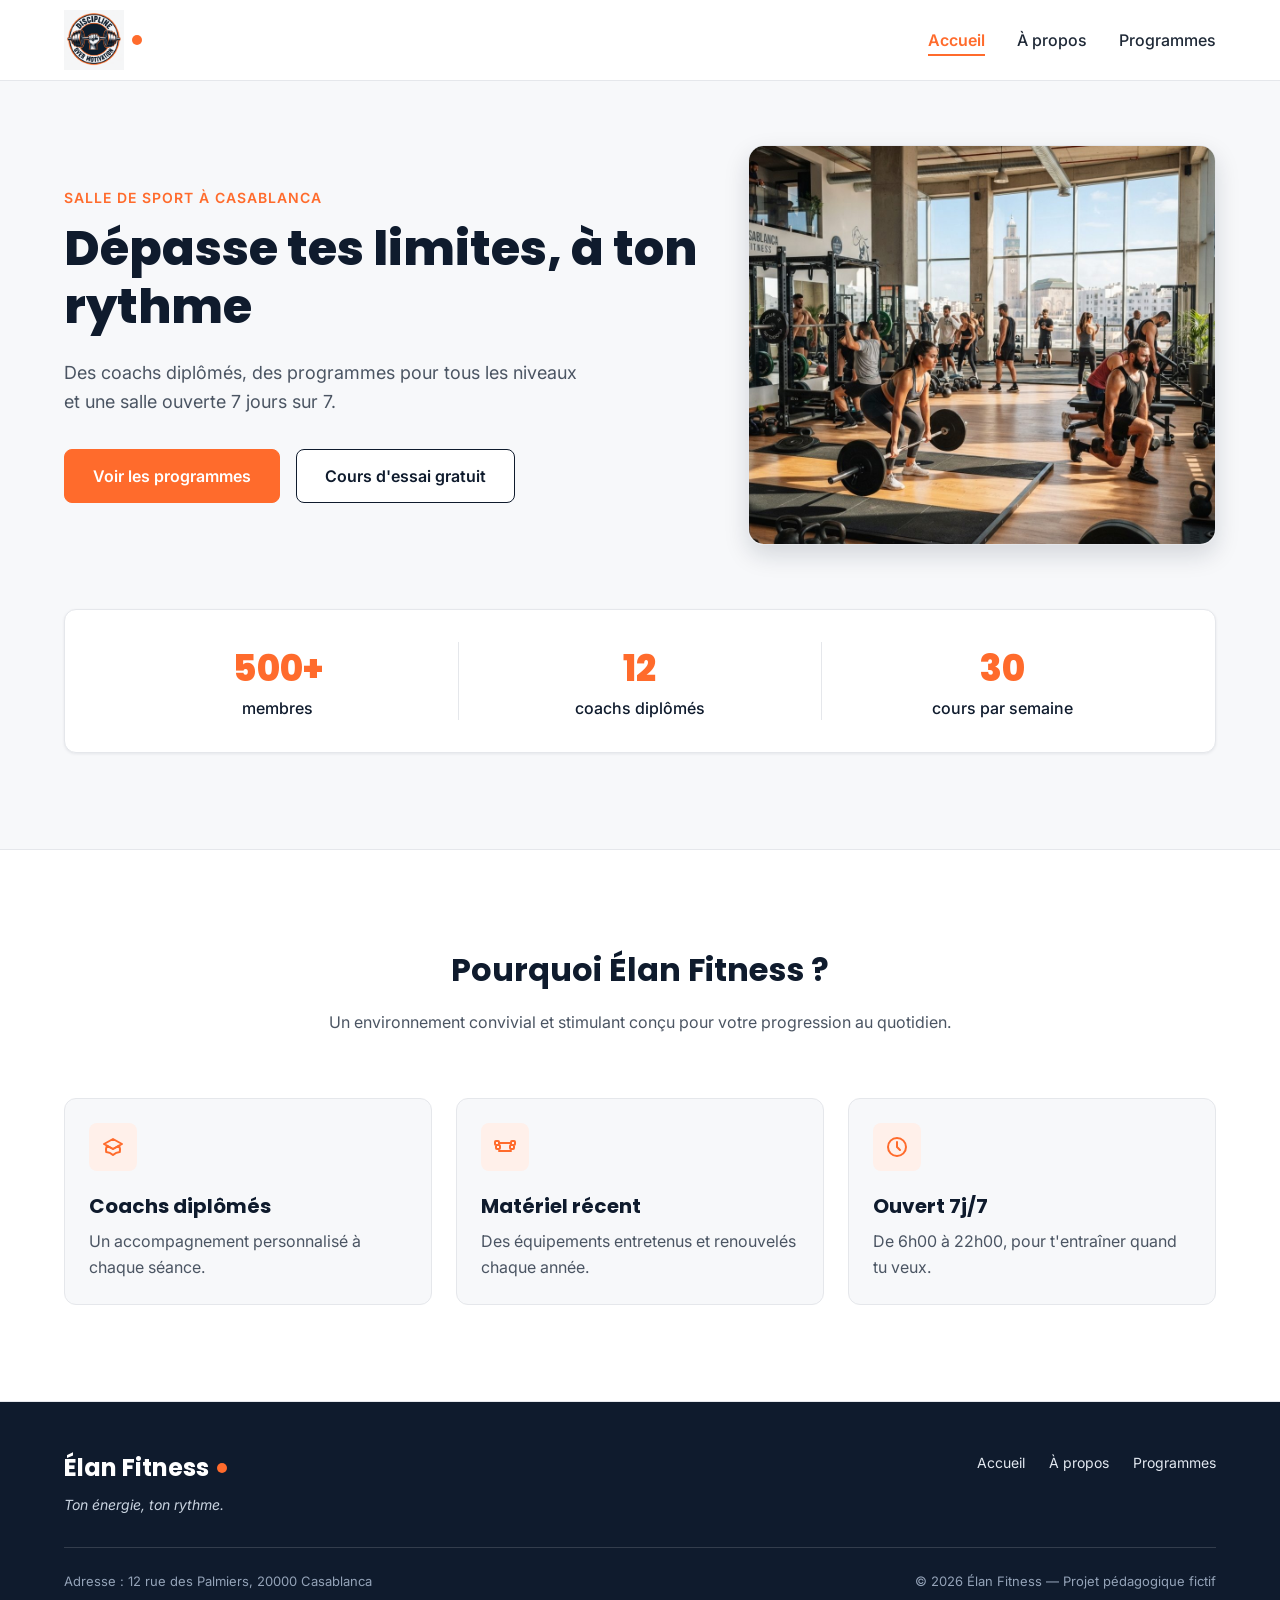
==== elan-fitness/index.html @ 944564a9 "first briif" ====
<!DOCTYPE html>
<html lang="fr">
<head>
  <meta charset="UTF-8">
  <meta name="viewport" content="width=device-width, initial-scale=1">
  <meta name="description" content="Élan Fitness, salle de sport à Casablanca : musculation, yoga, cardio et boxe fitness avec des coachs diplômés. Réservez votre cours d'essai gratuit.">
  <title>Élan Fitness | Salle de sport à Casablanca</title>

  <link rel="preconnect" href="https://fonts.googleapis.com">
  <link rel="preconnect" href="https://fonts.gstatic.com" crossorigin>
  <link href="https://fonts.googleapis.com/css2?family=Inter:wght@400;500;600&family=Poppins:wght@600;700;800&display=swap" rel="stylesheet">

  <link rel="stylesheet" href="style.css">
  <link rel="icon" type="image/png" href="img/logo_fitness.png">
</head>

<body>


<header class="en-tete">
  <div class="conteneur en-tete-contenu">
    <a href="index.html" class="logo">
      <img src="img/logo_fitness.png" alt="Logo Élan Fitness">
    </a>

    <nav aria-label="Navigation principale">
      <ul class="menu">
        <li><a href="index.html" class="lien-actif">Accueil</a></li>
        <li><a href="apropos.html">À propos</a></li>
        <li><a href="programmes.html">Programmes</a></li>
      </ul>
    </nav>
  </div>
</header>




  <main>

    <section id="accueil" class="hero">
      <div class="conteneur">

        <div class="hero-contenu">
          <div class="hero-texte">
            <p class="sur-titre">Salle de sport à Casablanca</p>
            <h1>Dépasse tes limites, à ton rythme</h1>
            <p class="hero-description">
              Des coachs diplômés, des programmes pour tous les niveaux et une salle ouverte 7 jours sur 7.
            </p>
            <div class="boutons">
              <a href="programmes.html" class="bouton bouton-principal">Voir les programmes</a>
              <a href="#contact" class="bouton bouton-secondaire">Cours d'essai gratuit</a>
            </div>
          </div>

          <img class="hero-image" src="img/hero.jpg" alt="Des personnes s'entraînent dans une salle de sport lumineuse à Casablanca">
        </div>

        <div class="chiffres">
          <div class="chiffre">
            <p class="chiffre-nombre">500+</p>
            <p>membres</p>
          </div>
          <div class="chiffre">
            <p class="chiffre-nombre">12</p>
            <p>coachs diplômés</p>
          </div>
          <div class="chiffre">
            <p class="chiffre-nombre">30</p>
            <p>cours par semaine</p>
          </div>
        </div>

      </div>
    </section>

    <section class="section section-blanche">
      <div class="conteneur">

        <div class="section-titre">
          <h2>Pourquoi Élan Fitness ?</h2>
          <p>Un environnement convivial et stimulant conçu pour votre progression au quotidien.</p>
        </div>

        <div class="cartes">
          <article class="carte carte-avantage">
            <div class="icone"><img src="img/icone-coach.svg" alt=""></div>
            <h3>Coachs diplômés</h3>
            <p>Un accompagnement personnalisé à chaque séance.</p>
          </article>

          <article class="carte carte-avantage">
            <div class="icone"><img src="img/icone-materiel.svg" alt=""></div>
            <h3>Matériel récent</h3>
            <p>Des équipements entretenus et renouvelés chaque année.</p>
          </article>

          <article class="carte carte-avantage">
            <div class="icone"><img src="img/icone-horloge.svg" alt=""></div>
            <h3>Ouvert 7j/7</h3>
            <p>De 6h00 à 22h00, pour t'entraîner quand tu veux.</p>
          </article>
        </div>

      </div>
    </section>

    
        
        


  </main>

  <footer class="pied-de-page">
    <div class="conteneur">

      <div class="pied-haut">
        <div>
          <p class="logo logo-clair">Élan Fitness</p>
          <p class="slogan">Ton énergie, ton rythme.</p>
        </div>

        <nav aria-label="Navigation du pied de page">
          <ul class="menu menu-pied">
            <li><a href="#accueil">Accueil</a></li>
            <li><a href="#a-propos">À propos</a></li>
            <li><a href="#programmes">Programmes</a></li>
          </ul>
        </nav>
      </div>

      <div class="pied-bas">
        <p>Adresse : 12 rue des Palmiers, 20000 Casablanca</p>
        <p>&copy; 2026 Élan Fitness — Projet pédagogique fictif</p>
      </div>

    </div>
  </footer>

</body>
</html>
---- elan-fitness/style.css ----
* {
  box-sizing: border-box;
  margin: 0;
  padding: 0;
}

html {
  scroll-behavior: smooth;
}

.logo img {
  width: 60px;   /* Ajustez la taille selon vos besoins */
  height: auto;  /* Conserve les proportions de l'image */
  object-fit: contain;
}


body {
  font-family: 'Inter', Arial, sans-serif;
  font-size: 16px;
  line-height: 1.5;
  color: #1F2937;
  background-color: #F7F8FA;
}

h1, h2, h3, h4 {
  font-family: 'Poppins', Arial, sans-serif;
  color: #0F1B2D;
}

a {
  color: inherit;
  text-decoration: none;
}

ul {
  list-style: none;
}

img {
  display: block;
  max-width: 100%;
}

a:focus-visible,
button:focus-visible {
  outline: 3px solid #FF6B2C;
  outline-offset: 2px;
}

.conteneur {
  width: 100%;
  max-width: 1200px;
  margin: 0 auto;
  padding: 0 24px;
}

.section {
  padding: 96px 0;
}

.section-blanche {
  background-color: #FFFFFF;
  border-top: 1px solid #E5E7EB;
  border-bottom: 1px solid #E5E7EB;
}

.section-titre {
  max-width: 640px;
  margin: 0 auto 64px;
  text-align: center;
}

.section-titre h2 {
  font-size: 32px;
  margin-bottom: 16px;
}

.section-titre h3 {
  font-size: 26px;
  margin-bottom: 12px;
}

.section-titre p {
  color: #4B5563;
}

.sur-titre {
  font-size: 14px;
  font-weight: 600;
  color: #FF6B2C;
  text-transform: uppercase;
  letter-spacing: 1px;
  margin-bottom: 12px;
}

.bouton {
  display: inline-block;
  padding: 14px 28px;
  border-radius: 8px;
  font-size: 16px;
  font-weight: 600;
  text-align: center;
  cursor: pointer;
}

.bouton-principal {
  background-color: #FF6B2C;
  border: 1px solid #FF6B2C;
  color: #FFFFFF;
}

.bouton-principal:hover {
  background-color: #F05817;
}

.bouton-secondaire {
  background-color: #FFFFFF;
  border: 1px solid #0F1B2D;
  color: #0F1B2D;
}

.bouton-secondaire:hover {
  background-color: #F3F4F6;
}

.cartes {
  display: flex;
  gap: 24px;
}

.carte {
  flex: 1;
  background-color: #FFFFFF;
  border: 1px solid #E5E7EB;
  border-radius: 12px;
  box-shadow: 0 1px 3px rgba(15, 27, 45, 0.08);
}

.icone {
  width: 48px;
  height: 48px;
  background-color: #FFF0EA;
  border-radius: 8px;
  display: flex;
  align-items: center;
  justify-content: center;
}

.icone img {
  width: 24px;
  height: 24px;
}

.icone-petite {
  width: 32px;
  height: 32px;
  border-radius: 50%;
}

.icone-petite img {
  width: 16px;
  height: 16px;
}

.en-tete {
  position: sticky;
  top: 0;
  z-index: 10;
  background-color: #FFFFFF;
  border-bottom: 1px solid #E5E7EB;
}

.en-tete-contenu {
  height: 80px;
  display: flex;
  align-items: center;
  justify-content: space-between;
}

.logo {
  display: flex;
  align-items: center;
  font-family: 'Poppins', Arial, sans-serif;
  font-size: 24px;
  font-weight: 700;
  color: #0F1B2D;
}

.logo::after {
  content: "";
  width: 10px;
  height: 10px;
  margin-left: 8px;
  background-color: #FF6B2C;
  border-radius: 50%;
}

.menu {
  display: flex;
  gap: 32px;
}

.menu a {
  font-weight: 500;
  padding-bottom: 4px;
  border-bottom: 2px solid transparent;
}

.menu a:hover {
  color: #FF6B2C;
}

.menu .lien-actif {
  color: #FF6B2C;
  font-weight: 600;
  border-bottom-color: #FF6B2C;
}

.hero {
  padding: 64px 0 96px;
}

.hero-contenu {
  display: flex;
  align-items: center;
  gap: 32px;
}

.hero-texte {
  flex: 7;
}

.hero-texte h1 {
  font-size: 48px;
  font-weight: 800;
  line-height: 1.2;
  margin-bottom: 24px;
}

.hero-description {
  max-width: 520px;
  font-size: 18px;
  line-height: 1.6;
  color: #4B5563;
  margin-bottom: 32px;
}

.boutons {
  display: flex;
  flex-wrap: wrap;
  gap: 16px;
}

.hero-image {
  flex: 5;
  min-width: 0;
  height: 400px;
  object-fit: cover;
  border-radius: 16px;
  border: 1px solid #E5E7EB;
  box-shadow: 0 10px 25px rgba(15, 27, 45, 0.15);
}

.chiffres {
  display: flex;
  margin-top: 64px;
  padding: 32px;
  background-color: #FFFFFF;
  border: 1px solid #E5E7EB;
  border-radius: 12px;
  box-shadow: 0 1px 3px rgba(15, 27, 45, 0.08);
}

.chiffre {
  flex: 1;
  text-align: center;
  font-weight: 500;
  color: #0F1B2D;
}

.chiffre + .chiffre {
  border-left: 1px solid #E5E7EB;
}

.chiffre-nombre {
  font-family: 'Poppins', Arial, sans-serif;
  font-size: 36px;
  font-weight: 800;
  color: #FF6B2C;
}

.carte-avantage {
  padding: 24px;
  background-color: #F7F8FA;
  box-shadow: none;
}

.carte-avantage .icone {
  margin-bottom: 20px;
}

.carte-avantage h3 {
  font-size: 20px;
  margin-bottom: 8px;
}

.carte-avantage p {
  color: #4B5563;
  line-height: 1.6;
}

.apropos-contenu {
  display: flex;
  align-items: center;
  gap: 64px;
}

.apropos-texte {
  flex: 7;
}

.apropos-texte h2 {
  font-size: 36px;
  line-height: 1.2;
  margin-bottom: 20px;
}

.apropos-texte p {
  color: #4B5563;
  line-height: 1.7;
  margin-bottom: 16px;
}

.valeurs {
  display: flex;
  gap: 16px;
  margin-top: 32px;
}

.valeur {
  flex: 1;
  display: flex;
  align-items: center;
  gap: 12px;
  padding: 12px 16px;
  background-color: #FFFFFF;
  border: 1px solid #E5E7EB;
  border-radius: 12px;
  font-family: 'Poppins', Arial, sans-serif;
  font-size: 14px;
  font-weight: 600;
  color: #0F1B2D;
}

.apropos-image {
  flex: 5;
  min-width: 0;
  height: 360px;
  object-fit: cover;
  border-radius: 16px;
  box-shadow: 0 10px 25px rgba(15, 27, 45, 0.15);
}

.carte-programme {
  display: flex;
  flex-direction: column;
  overflow: hidden;
}

.carte-programme > img {
  width: 100%;
  height: 200px;
  object-fit: cover;
}

.programme-corps {
  flex: 1;
  display: flex;
  flex-direction: column;
  padding: 20px;
}

.programme-corps h3 {
  font-size: 20px;
  margin-bottom: 8px;
}

.programme-corps p {
  font-size: 15px;
  color: #4B5563;
}

.etiquette {
  align-self: flex-start;
  padding: 4px 10px;
  margin-bottom: 12px;
  border-radius: 6px;
  font-size: 12px;
  font-weight: 600;
}

.etiquette-orange {
  background-color: #FFEDE5;
  color: #C2410C;
}

.etiquette-bleue {
  background-color: #DBEAFE;
  color: #1D4ED8;
}

.etiquette-verte {
  background-color: #D1FAE5;
  color: #047857;
}

.programme-corps .duree {
  display: flex;
  align-items: center;
  gap: 8px;
  margin-top: auto;
  padding-top: 16px;
  border-top: 1px solid #E5E7EB;
  font-size: 13px;
  font-weight: 600;
  color: #0F1B2D;
}

.programme-corps h3 + p {
  margin-bottom: 16px;
}

.duree img {
  width: 16px;
  height: 16px;
}

.formules {
  margin-top: 96px;
}

.formule {
  position: relative;
  display: flex;
  flex-direction: column;
  padding: 28px;
}

.formule h4 {
  font-size: 20px;
}

.prix {
  margin: 8px 0 16px;
  font-family: 'Poppins', Arial, sans-serif;
  font-size: 30px;
  font-weight: 800;
  color: #FF6B2C;
}

.prix span {
  font-family: 'Inter', Arial, sans-serif;
  font-size: 16px;
  font-weight: 500;
  color: #4B5563;
}

.prix-note {
  margin: -8px 0 16px;
  font-size: 13px;
  color: #4B5563;
}

.formule-liste {
  flex: 1;
  margin-bottom: 24px;
}

.formule-liste li {
  padding-left: 28px;
  margin-bottom: 12px;
  font-size: 15px;
  background-image: url('img/icone-check.svg');
  background-repeat: no-repeat;
  background-position: left center;
  background-size: 16px;
}

.formule .bouton {
  display: block;
}

.formule-populaire {
  border: 2px solid #FF6B2C;
  box-shadow: 0 10px 25px rgba(255, 107, 44, 0.2);
}

.badge-populaire {
  position: absolute;
  top: -14px;
  left: 50%;
  transform: translateX(-50%);
  padding: 4px 14px;
  background-color: #FF6B2C;
  border-radius: 999px;
  font-size: 12px;
  font-weight: 700;
  text-transform: uppercase;
  color: #FFFFFF;
}

.pied-de-page {
  padding: 48px 0 32px;
  background-color: #0F1B2D;
  color: #FFFFFF;
}

.pied-haut {
  display: flex;
  justify-content: space-between;
  align-items: flex-start;
  padding-bottom: 32px;
  border-bottom: 1px solid rgba(255, 255, 255, 0.15);
}

.logo-clair {
  color: #FFFFFF;
}

.slogan {
  margin-top: 8px;
  font-size: 14px;
  font-style: italic;
  color: #CBD5E1;
}

.menu-pied {
  gap: 24px;
}

.menu-pied a {
  font-size: 14px;
  font-weight: 400;
  color: #E2E8F0;
}

.pied-bas {
  display: flex;
  justify-content: space-between;
  margin-top: 24px;
  font-size: 13px;
  color: #94A3B8;
}
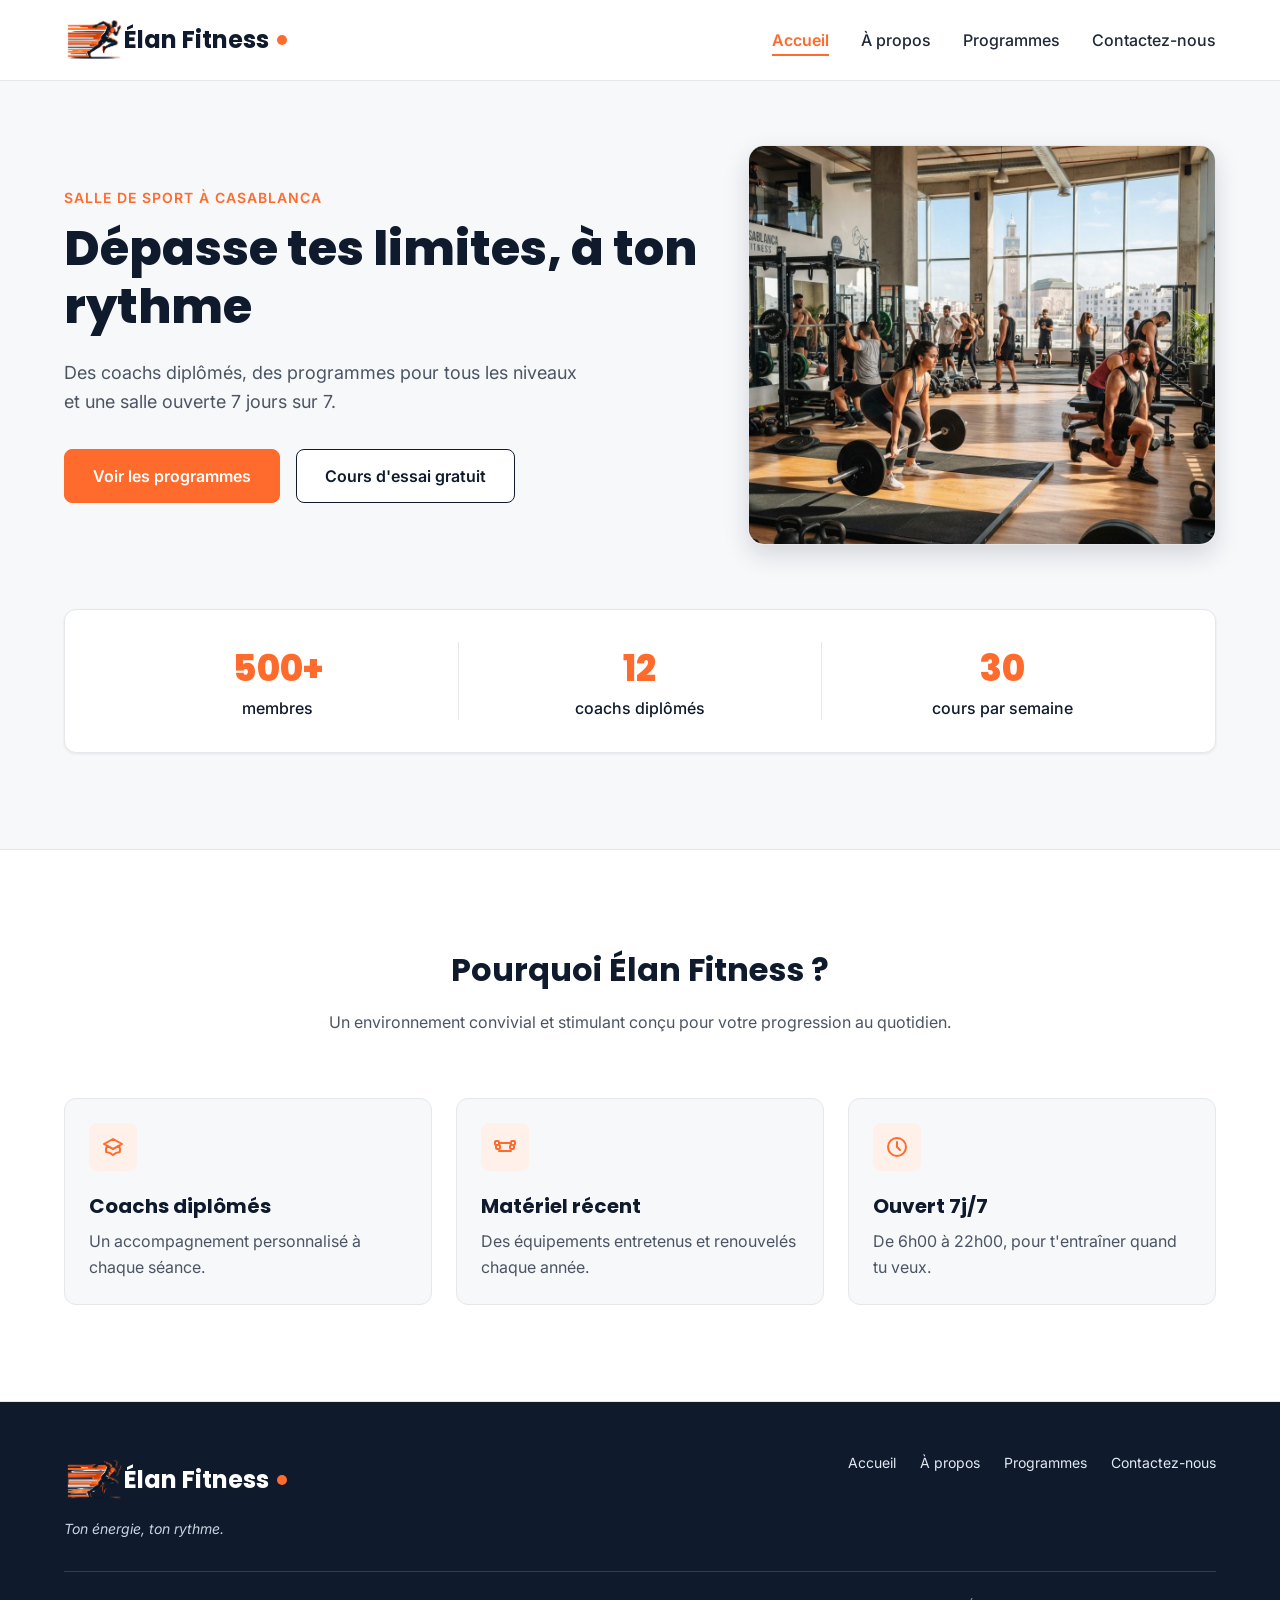
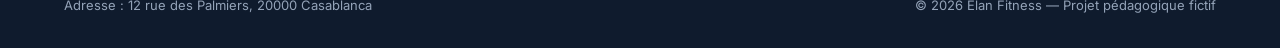
==== commit cbb64e6e: "project progress, multipages, contact, logo, css" ====
--- a/elan-fitness/index.html
+++ b/elan-fitness/index.html
@@ -11,7 +11,7 @@
   <link href="https://fonts.googleapis.com/css2?family=Inter:wght@400;500;600&family=Poppins:wght@600;700;800&display=swap" rel="stylesheet">
 
   <link rel="stylesheet" href="style.css">
-  <link rel="icon" type="image/png" href="img/logo_fitness.png">
+  <link rel="icon" type="image/png" href="img/logo_fits.png">
 </head>
 
 <body>
@@ -20,7 +20,7 @@
 <header class="en-tete">
   <div class="conteneur en-tete-contenu">
     <a href="index.html" class="logo">
-      <img src="img/logo_fitness.png" alt="Logo Élan Fitness">
+      <img src="img/logo_fits.png" alt="Logo Élan Fitness">Élan Fitness
     </a>
 
     <nav aria-label="Navigation principale">
@@ -28,13 +28,11 @@
         <li><a href="index.html" class="lien-actif">Accueil</a></li>
         <li><a href="apropos.html">À propos</a></li>
         <li><a href="programmes.html">Programmes</a></li>
+        <li><a href="contact.html">Contactez-nous</a></li>
       </ul>
     </nav>
   </div>
 </header>
-
-
-
 
   <main>
 
@@ -50,7 +48,7 @@
             </p>
             <div class="boutons">
               <a href="programmes.html" class="bouton bouton-principal">Voir les programmes</a>
-              <a href="#contact" class="bouton bouton-secondaire">Cours d'essai gratuit</a>
+              <a href="contact.html" class="bouton bouton-secondaire">Cours d'essai gratuit</a>
             </div>
           </div>
 
@@ -106,11 +104,6 @@
       </div>
     </section>
 
-    
-        
-        
-
-
   </main>
 
   <footer class="pied-de-page">
@@ -118,15 +111,19 @@
 
       <div class="pied-haut">
         <div>
-          <p class="logo logo-clair">Élan Fitness</p>
+          <a href="index.html" class="logo logo-clair">
+            <img src="img/logo_fits.png" class="logo_footer" alt="Logo Élan Fitness">Élan Fitness
+          </a>
           <p class="slogan">Ton énergie, ton rythme.</p>
         </div>
 
         <nav aria-label="Navigation du pied de page">
           <ul class="menu menu-pied">
-            <li><a href="#accueil">Accueil</a></li>
-            <li><a href="#a-propos">À propos</a></li>
-            <li><a href="#programmes">Programmes</a></li>
+            <li><a href="index.html">Accueil</a></li>
+            <li><a href="apropos.html">À propos</a></li>
+            <li><a href="programmes.html">Programmes</a></li>
+            <li><a href="contact.html">Contactez-nous</a></li>
+
           </ul>
         </nav>
       </div>
--- a/elan-fitness/style.css
+++ b/elan-fitness/style.css
@@ -11,9 +11,10 @@
 .logo img {
   width: 60px;   /* Ajustez la taille selon vos besoins */
   height: auto;  /* Conserve les proportions de l'image */
+  width: 60px;
+  height: auto;
   object-fit: contain;
 }
-
 
 body {
   font-family: 'Inter', Arial, sans-serif;
